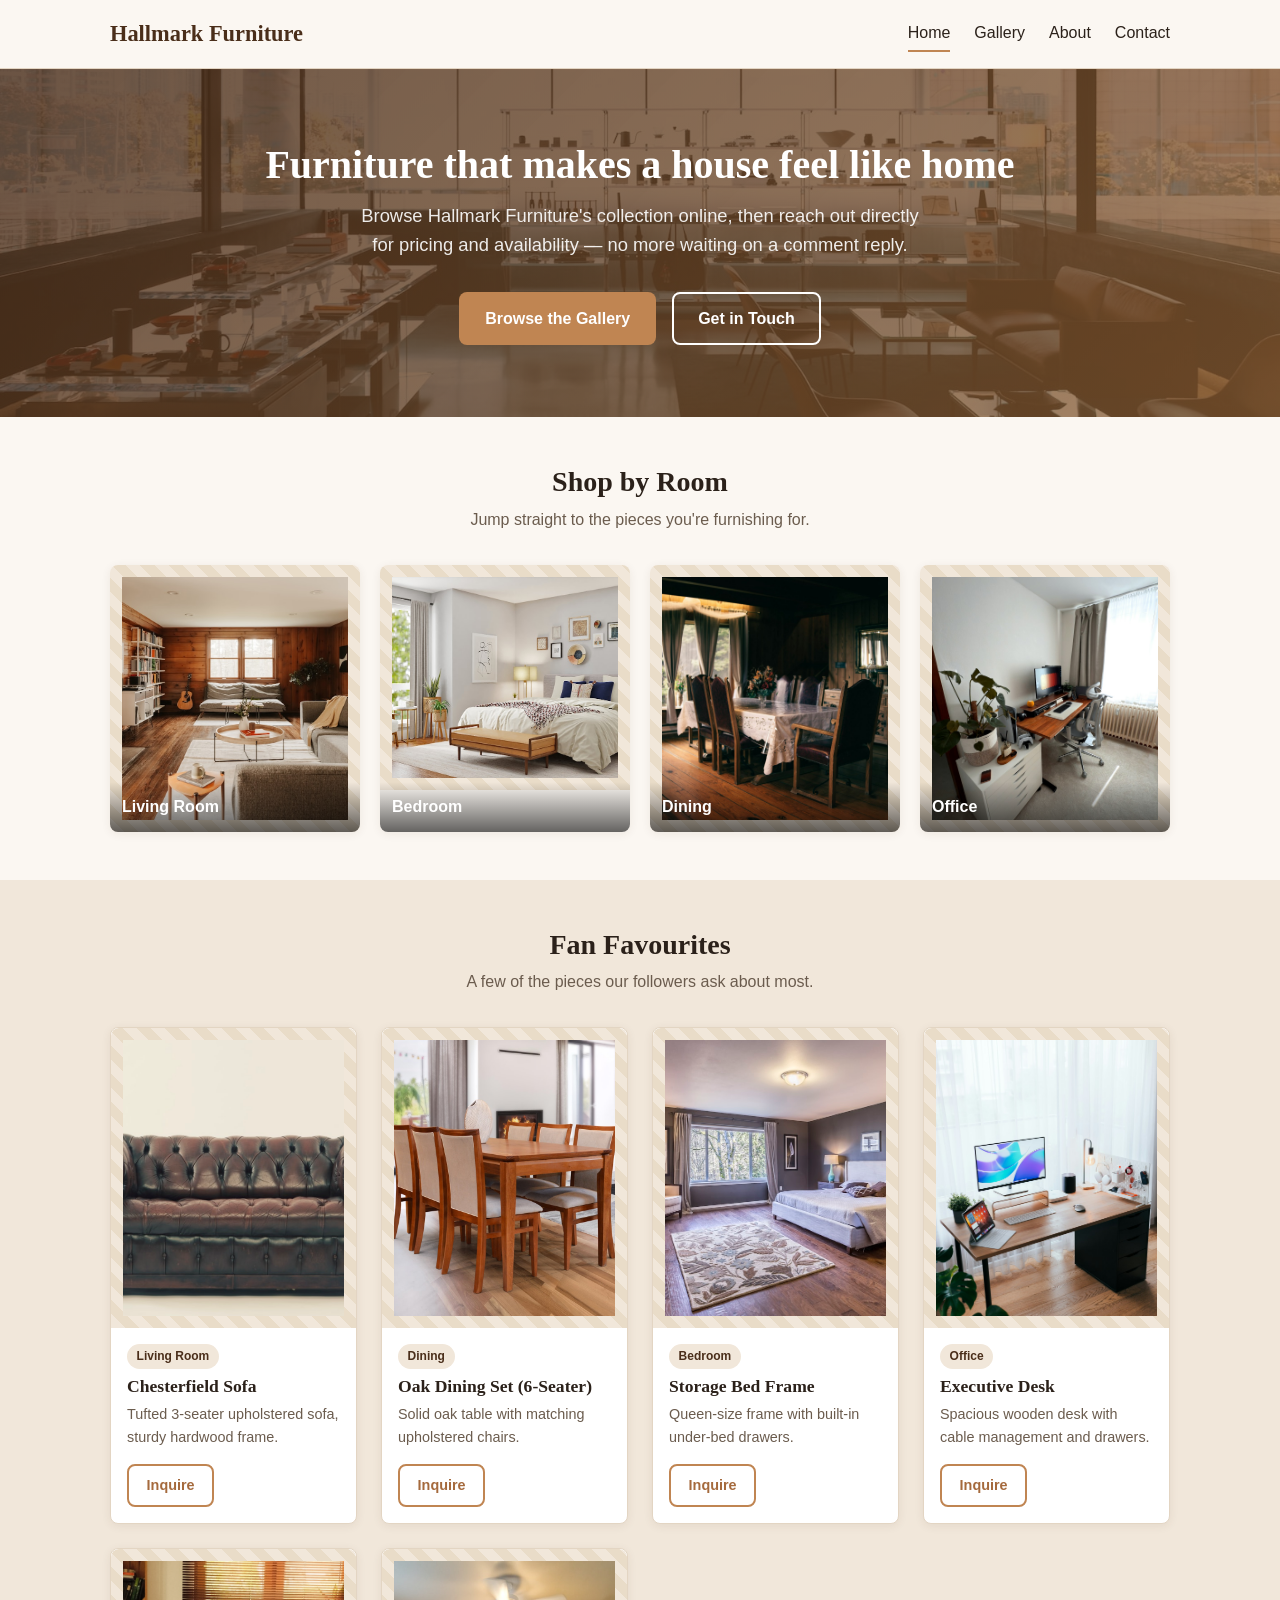
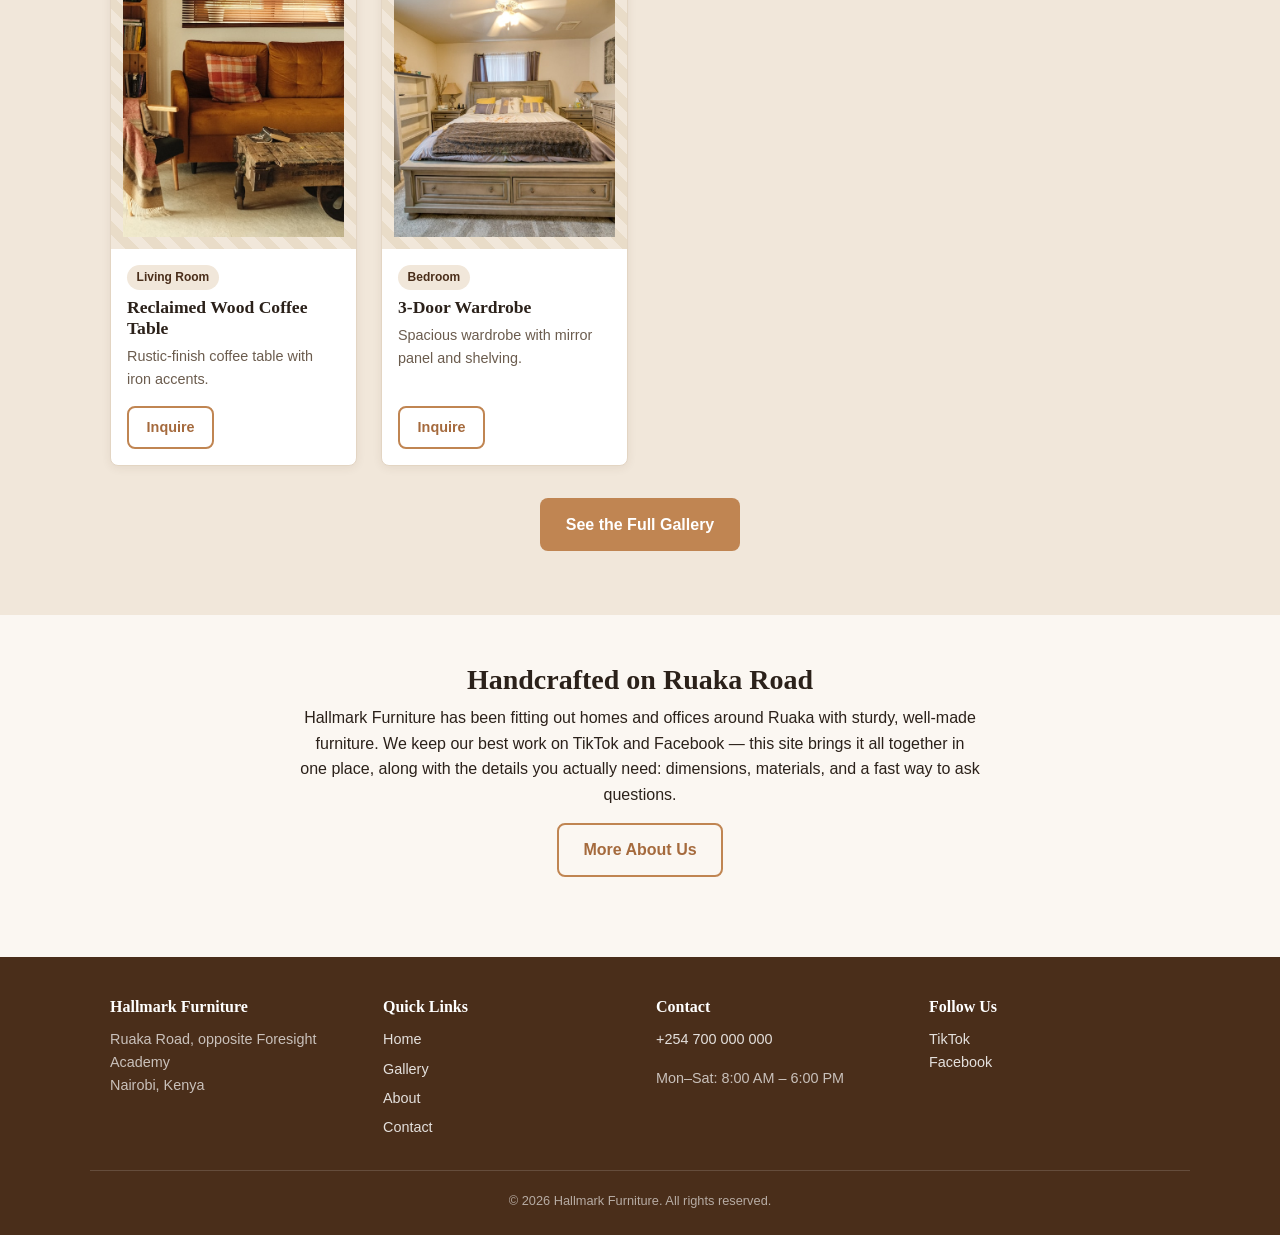
==== index.html @ 6e493afb "update folder structure" ====
<!DOCTYPE html>
<html lang="en">
<head>
  <meta charset="UTF-8" />
  <meta name="viewport" content="width=device-width, initial-scale=1.0" />
  <title>Hallmark Furniture — Quality Furniture on Ruaka Road</title>
  <meta name="description" content="Hallmark Furniture is a Ruaka Road furniture shop showcasing living room, bedroom, dining and office pieces. Browse our gallery and inquire directly." />
  <link rel="stylesheet" href="styles.css" />
</head>
<body>

  <header class="site-header">
    <div class="container nav-wrap">
      <a href="index.html" class="brand">Hallmark Furniture</a>
      <button class="nav-toggle" aria-label="Toggle menu" aria-expanded="false">&#9776;</button>
      <nav class="site-nav">
        <a href="index.html">Home</a>
        <a href="gallery.html">Gallery</a>
        <a href="about.html">About</a>
        <a href="contact.html">Contact</a>
      </nav>
    </div>
  </header>

  <main>

    <section class="hero">
      <div class="container">
        <h1>Furniture that makes a house feel like home</h1>
        <p>Browse Hallmark Furniture's collection online, then reach out directly for pricing and availability — no more waiting on a comment reply.</p>
        <div class="hero-actions">
          <a href="gallery.html" class="btn btn-primary">Browse the Gallery</a>
          <a href="contact.html" class="btn btn-secondary">Get in Touch</a>
        </div>
      </div>
    </section>

    <section class="section">
      <div class="container">
        <div class="section-head">
          <h2>Shop by Room</h2>
          <p>Jump straight to the pieces you're furnishing for.</p>
        </div>
        <div class="category-grid">
          <a class="category-card" href="gallery.html?category=living-room">
            <img class="img-placeholder" src="images/category-living-room.jpg" alt="Living room furniture" loading="lazy" width="400" height="267" />
            <span>Living Room</span>
          </a>
          <a class="category-card" href="gallery.html?category=bedroom">
            <img class="img-placeholder" src="images/category-bedroom.jpg" alt="Bedroom furniture" loading="lazy" width="400" height="225" />
            <span>Bedroom</span>
          </a>
          <a class="category-card" href="gallery.html?category=dining">
            <img class="img-placeholder" src="images/category-dining.jpg" alt="Dining room furniture" loading="lazy" width="400" height="267" />
            <span>Dining</span>
          </a>
          <a class="category-card" href="gallery.html?category=office">
            <img class="img-placeholder" src="images/category-office.jpg" alt="Home office furniture" loading="lazy" width="400" height="267" />
            <span>Office</span>
          </a>
        </div>
      </div>
    </section>

    <section class="section section-alt">
      <div class="container">
        <div class="section-head">
          <h2>Fan Favourites</h2>
          <p>A few of the pieces our followers ask about most.</p>
        </div>
        <div class="grid">

          <article class="card">
            <img class="img-placeholder" src="images/chesterfield-sofa.jpg" alt="Brown leather Chesterfield sofa" loading="lazy" width="400" height="300" />
            <div class="card-body">
              <span class="badge">Living Room</span>
              <h3>Chesterfield Sofa</h3>
              <p>Tufted 3-seater upholstered sofa, sturdy hardwood frame.</p>
              <a href="contact.html?item=Chesterfield%20Sofa" class="btn btn-outline">Inquire</a>
            </div>
          </article>

          <article class="card">
            <img class="img-placeholder" src="images/dining-set.jpg" alt="Wooden dining table with six upholstered chairs" loading="lazy" width="400" height="300" />
            <div class="card-body">
              <span class="badge">Dining</span>
              <h3>Oak Dining Set (6-Seater)</h3>
              <p>Solid oak table with matching upholstered chairs.</p>
              <a href="contact.html?item=Oak%20Dining%20Set" class="btn btn-outline">Inquire</a>
            </div>
          </article>

          <article class="card">
            <img class="img-placeholder" src="images/bed-frame.jpg" alt="Bed frame in a bedroom" loading="lazy" width="400" height="300" />
            <div class="card-body">
              <span class="badge">Bedroom</span>
              <h3>Storage Bed Frame</h3>
              <p>Queen-size frame with built-in under-bed drawers.</p>
              <a href="contact.html?item=Storage%20Bed%20Frame" class="btn btn-outline">Inquire</a>
            </div>
          </article>

          <article class="card">
            <img class="img-placeholder" src="images/executive-desk.jpg" alt="Wooden desk with a computer on top" loading="lazy" width="400" height="300" />
            <div class="card-body">
              <span class="badge">Office</span>
              <h3>Executive Desk</h3>
              <p>Spacious wooden desk with cable management and drawers.</p>
              <a href="contact.html?item=Executive%20Desk" class="btn btn-outline">Inquire</a>
            </div>
          </article>

          <article class="card">
            <img class="img-placeholder" src="images/coffee-table.jpg" alt="Living room with a coffee table and bookshelf" loading="lazy" width="400" height="300" />
            <div class="card-body">
              <span class="badge">Living Room</span>
              <h3>Reclaimed Wood Coffee Table</h3>
              <p>Rustic-finish coffee table with iron accents.</p>
              <a href="contact.html?item=Reclaimed%20Wood%20Coffee%20Table" class="btn btn-outline">Inquire</a>
            </div>
          </article>

          <article class="card">
            <img class="img-placeholder" src="images/wardrobe.jpg" alt="Bedroom with a wardrobe and mirror" loading="lazy" width="400" height="300" />
            <div class="card-body">
              <span class="badge">Bedroom</span>
              <h3>3-Door Wardrobe</h3>
              <p>Spacious wardrobe with mirror panel and shelving.</p>
              <a href="contact.html?item=3-Door%20Wardrobe" class="btn btn-outline">Inquire</a>
            </div>
          </article>

        </div>
        <p style="text-align:center; margin-top:2rem;">
          <a href="gallery.html" class="btn btn-primary">See the Full Gallery</a>
        </p>
      </div>
    </section>

    <section class="section">
      <div class="container" style="max-width:720px; text-align:center;">
        <h2>Handcrafted on Ruaka Road</h2>
        <p>Hallmark Furniture has been fitting out homes and offices around Ruaka with sturdy, well-made furniture. We keep our best work on TikTok and Facebook — this site brings it all together in one place, along with the details you actually need: dimensions, materials, and a fast way to ask questions.</p>
        <a href="about.html" class="btn btn-outline">More About Us</a>
      </div>
    </section>

  </main>

  <footer class="site-footer">
    <div class="container footer-grid">
      <div>
        <h3>Hallmark Furniture</h3>
        <p>Ruaka Road, opposite Foresight Academy<br />Nairobi, Kenya</p>
      </div>
      <div>
        <h3>Quick Links</h3>
        <ul class="footer-nav">
          <li><a href="index.html">Home</a></li>
          <li><a href="gallery.html">Gallery</a></li>
          <li><a href="about.html">About</a></li>
          <li><a href="contact.html">Contact</a></li>
        </ul>
      </div>
      <div>
        <h3>Contact</h3>
        <p><a href="tel:+254700000000">+254 700 000 000</a></p>
        <p>Mon–Sat: 8:00 AM – 6:00 PM</p>
      </div>
      <div>
        <h3>Follow Us</h3>
        <p>
          <a href="https://www.tiktok.com/@hallmarkfurniture" target="_blank" rel="noopener">TikTok</a><br />
          <a href="https://www.facebook.com/hallmarkfurniture" target="_blank" rel="noopener">Facebook</a>
        </p>
      </div>
    </div>
    <div class="container footer-bottom">
      &copy; <span id="year"></span> Hallmark Furniture. All rights reserved.
    </div>
  </footer>

  <script src="script.js"></script>
</body>
</html>
---- styles.css ----
/* Hallmark Furniture — shared styles */

:root {
  --color-bg: #fbf7f2;
  --color-bg-alt: #f1e7da;
  --color-wood-dark: #4a2e1a;
  --color-wood: #8b5e34;
  --color-accent: #c08552;
  --color-accent-dark: #a56a3d;
  --color-text: #2b211a;
  --color-text-muted: #6b5c4e;
  --color-border: #e3d5c3;
  --color-white: #ffffff;
  --font-heading: Georgia, "Times New Roman", serif;
  --font-body: -apple-system, BlinkMacSystemFont, "Segoe UI", Roboto, sans-serif;
  --radius: 8px;
  --shadow: 0 2px 10px rgba(74, 46, 26, 0.08);
}

* {
  box-sizing: border-box;
}

html {
  scroll-behavior: smooth;
}

body {
  margin: 0;
  font-family: var(--font-body);
  color: var(--color-text);
  background: var(--color-bg);
  line-height: 1.6;
}

img {
  max-width: 100%;
  display: block;
}

a {
  color: inherit;
}

.container {
  max-width: 1100px;
  margin: 0 auto;
  padding: 0 1.25rem;
}

h1, h2, h3 {
  font-family: var(--font-heading);
  line-height: 1.2;
  margin: 0 0 0.5rem;
}

h2 {
  font-size: 1.75rem;
}

p {
  margin: 0 0 1rem;
}

.section {
  padding: 3rem 0;
}

.section-alt {
  background: var(--color-bg-alt);
}

.section-head {
  text-align: center;
  max-width: 640px;
  margin: 0 auto 2rem;
}

.section-head p {
  color: var(--color-text-muted);
  margin: 0;
}

/* Buttons */

.btn {
  display: inline-block;
  padding: 0.75rem 1.5rem;
  border-radius: var(--radius);
  text-decoration: none;
  font-weight: 600;
  border: 2px solid transparent;
  cursor: pointer;
  font-size: 1rem;
}

.btn-primary {
  background: var(--color-accent);
  color: var(--color-white);
}

.btn-primary:hover {
  background: var(--color-accent-dark);
}

.btn-secondary {
  background: transparent;
  border-color: var(--color-white);
  color: var(--color-white);
}

.btn-secondary:hover {
  background: rgba(255, 255, 255, 0.15);
}

.btn-outline {
  background: transparent;
  border-color: var(--color-accent);
  color: var(--color-accent-dark);
}

.btn-outline:hover {
  background: var(--color-accent);
  color: var(--color-white);
}

.btn-whatsapp {
  background: #25d366;
  color: var(--color-white);
}

.btn-whatsapp:hover {
  background: #1fb956;
}

.btn-block {
  display: block;
  width: 100%;
  text-align: center;
}

/* Header / nav */

.site-header {
  position: sticky;
  top: 0;
  z-index: 50;
  background: var(--color-bg);
  border-bottom: 1px solid var(--color-border);
}

.nav-wrap {
  display: flex;
  align-items: center;
  justify-content: space-between;
  gap: 1rem;
  padding: 1rem 1.25rem;
}

.brand {
  font-family: var(--font-heading);
  font-size: 1.4rem;
  font-weight: bold;
  text-decoration: none;
  color: var(--color-wood-dark);
}

.nav-toggle {
  display: none;
  background: none;
  border: 1px solid var(--color-border);
  border-radius: var(--radius);
  font-size: 1.25rem;
  padding: 0.35rem 0.6rem;
  cursor: pointer;
}

.site-nav {
  display: flex;
  gap: 1.5rem;
  margin-left: auto;
}

.site-nav a {
  text-decoration: none;
  color: var(--color-text);
  font-weight: 500;
  padding: 0.25rem 0;
  border-bottom: 2px solid transparent;
}

.site-nav a:hover,
.site-nav a.active {
  border-bottom-color: var(--color-accent);
}

.social-links {
  display: flex;
  gap: 0.75rem;
}

.social-links a {
  display: flex;
  align-items: center;
  justify-content: center;
  width: 34px;
  height: 34px;
  border-radius: 50%;
  background: var(--color-bg-alt);
  color: var(--color-wood-dark);
}

.social-links a:hover {
  background: var(--color-accent);
  color: var(--color-white);
}

.social-links svg {
  width: 16px;
  height: 16px;
  fill: currentColor;
}

/* Hero */

.hero {
  background:
    linear-gradient(135deg, rgba(74, 46, 26, 0.82), rgba(139, 94, 52, 0.75)),
    url("images/hero-home.jpg");
  background-size: cover;
  background-position: center;
  color: var(--color-white);
  padding: 4.5rem 0;
  text-align: center;
}

.hero h1 {
  font-size: 2.5rem;
  margin-bottom: 0.75rem;
}

.hero p {
  font-size: 1.15rem;
  max-width: 560px;
  margin: 0 auto 2rem;
  color: rgba(255, 255, 255, 0.9);
}

.hero-actions {
  display: flex;
  gap: 1rem;
  justify-content: center;
  flex-wrap: wrap;
}

.page-hero {
  background-size: cover;
  background-position: center;
  padding: 3.5rem 0;
  text-align: center;
  color: var(--color-white);
}

.page-hero h1 {
  color: var(--color-white);
}

.page-hero p {
  color: rgba(255, 255, 255, 0.9);
  max-width: 560px;
  margin: 0 auto;
}

.page-hero-gallery {
  background-image:
    linear-gradient(135deg, rgba(74, 46, 26, 0.82), rgba(139, 94, 52, 0.75)),
    url("images/hero-gallery.jpg");
}

.page-hero-about {
  background-image:
    linear-gradient(135deg, rgba(74, 46, 26, 0.82), rgba(139, 94, 52, 0.75)),
    url("images/hero-about.jpg");
}

.page-hero-contact {
  background-image:
    linear-gradient(135deg, rgba(74, 46, 26, 0.82), rgba(139, 94, 52, 0.75)),
    url("images/hero-contact.jpg");
}

/* Placeholder images */

.img-placeholder {
  display: flex;
  align-items: center;
  justify-content: center;
  text-align: center;
  aspect-ratio: 4 / 3;
  width: 100%;
  object-fit: cover;
  background: repeating-linear-gradient(
    45deg,
    var(--color-bg-alt),
    var(--color-bg-alt) 10px,
    #e9dcc8 10px,
    #e9dcc8 20px
  );
  color: var(--color-text-muted);
  font-size: 0.8rem;
  padding: 0.75rem;
  border-radius: var(--radius) var(--radius) 0 0;
}

/* Grids */

.grid {
  display: grid;
  grid-template-columns: repeat(auto-fit, minmax(220px, 1fr));
  gap: 1.5rem;
}

.category-grid {
  display: grid;
  grid-template-columns: repeat(auto-fit, minmax(200px, 1fr));
  gap: 1.25rem;
}

.category-card {
  position: relative;
  border-radius: var(--radius);
  overflow: hidden;
  text-decoration: none;
  color: var(--color-white);
  box-shadow: var(--shadow);
}

.category-card .img-placeholder {
  border-radius: 0;
  aspect-ratio: 3 / 2;
}

.category-card span {
  position: absolute;
  bottom: 0;
  left: 0;
  right: 0;
  padding: 0.75rem;
  background: linear-gradient(transparent, rgba(0, 0, 0, 0.6));
  color: var(--color-white);
  font-weight: 600;
}

/* Product cards */

.card {
  background: var(--color-white);
  border: 1px solid var(--color-border);
  border-radius: var(--radius);
  overflow: hidden;
  box-shadow: var(--shadow);
  display: flex;
  flex-direction: column;
}

.card-body {
  padding: 1rem;
  display: flex;
  flex-direction: column;
  gap: 0.4rem;
  flex: 1;
}

.badge {
  align-self: flex-start;
  background: var(--color-bg-alt);
  color: var(--color-wood-dark);
  font-size: 0.75rem;
  font-weight: 600;
  padding: 0.2rem 0.6rem;
  border-radius: 999px;
}

.card h3 {
  font-size: 1.1rem;
  margin: 0;
}

.card p {
  color: var(--color-text-muted);
  font-size: 0.9rem;
  margin: 0;
  flex: 1;
}

.card .btn {
  margin-top: 0.5rem;
  align-self: flex-start;
  padding: 0.5rem 1.1rem;
  font-size: 0.9rem;
}

/* Gallery filters */

.filter-bar {
  display: flex;
  flex-wrap: wrap;
  gap: 0.6rem;
  justify-content: center;
  margin-bottom: 2rem;
}

.filter-btn {
  background: var(--color-white);
  border: 1px solid var(--color-border);
  border-radius: 999px;
  padding: 0.45rem 1.1rem;
  font-size: 0.9rem;
  cursor: pointer;
}

.filter-btn:hover {
  border-color: var(--color-accent);
}

.filter-btn.active {
  background: var(--color-accent);
  border-color: var(--color-accent);
  color: var(--color-white);
}

.card.is-hidden {
  display: none;
}

/* About page */

.value-list {
  list-style: none;
  margin: 0;
  padding: 0;
  display: grid;
  grid-template-columns: repeat(auto-fit, minmax(180px, 1fr));
  gap: 1.25rem;
}

.value-list li {
  background: var(--color-white);
  border: 1px solid var(--color-border);
  border-radius: var(--radius);
  padding: 1.25rem;
}

.value-list h3 {
  font-size: 1rem;
  color: var(--color-wood-dark);
}

.value-list p {
  font-size: 0.9rem;
  color: var(--color-text-muted);
  margin: 0;
}

/* Contact page */

.contact-grid {
  display: grid;
  grid-template-columns: 1fr 1fr;
  gap: 2.5rem;
  align-items: start;
}

.info-list {
  list-style: none;
  margin: 0 0 1.5rem;
  padding: 0;
}

.info-list li {
  display: flex;
  gap: 0.6rem;
  margin-bottom: 0.75rem;
  color: var(--color-text-muted);
}

.info-list strong {
  color: var(--color-text);
  min-width: 90px;
  display: inline-block;
}

.map-frame {
  width: 100%;
  height: 260px;
  border: 0;
  border-radius: var(--radius);
}

.form-group {
  margin-bottom: 1.1rem;
}

.form-group label {
  display: block;
  font-weight: 600;
  margin-bottom: 0.35rem;
  font-size: 0.9rem;
}

.form-group input,
.form-group textarea {
  width: 100%;
  padding: 0.65rem 0.75rem;
  border: 1px solid var(--color-border);
  border-radius: var(--radius);
  font-family: inherit;
  font-size: 1rem;
  background: var(--color-white);
}

.form-group input:focus,
.form-group textarea:focus {
  outline: 2px solid var(--color-accent);
  outline-offset: 1px;
}

.form-note {
  font-size: 0.8rem;
  color: var(--color-text-muted);
  margin-top: 0.5rem;
}

/* Footer */

.site-footer {
  background: var(--color-wood-dark);
  color: rgba(255, 255, 255, 0.85);
  padding: 2.5rem 0 1.5rem;
  margin-top: 2rem;
}

.footer-grid {
  display: grid;
  grid-template-columns: repeat(auto-fit, minmax(200px, 1fr));
  gap: 2rem;
  margin-bottom: 1.5rem;
}

.footer-grid h3 {
  color: var(--color-white);
  font-size: 1rem;
  margin-bottom: 0.75rem;
}

.footer-grid a {
  color: rgba(255, 255, 255, 0.85);
  text-decoration: none;
}

.footer-grid a:hover {
  color: var(--color-white);
}

.footer-grid p,
.footer-grid li {
  color: rgba(255, 255, 255, 0.7);
  font-size: 0.9rem;
}

.footer-nav {
  list-style: none;
  margin: 0;
  padding: 0;
}

.footer-nav li {
  margin-bottom: 0.4rem;
}

.footer-bottom {
  border-top: 1px solid rgba(255, 255, 255, 0.15);
  padding-top: 1.25rem;
  text-align: center;
  font-size: 0.8rem;
  color: rgba(255, 255, 255, 0.6);
}

/* Responsive */

@media (max-width: 700px) {
  .nav-toggle {
    display: block;
  }

  .site-nav {
    display: none;
    flex-direction: column;
    width: 100%;
    order: 3;
    margin: 1rem 0 0;
    gap: 0.75rem;
  }

  .site-nav.open {
    display: flex;
  }

  .nav-wrap {
    flex-wrap: wrap;
  }

  .hero h1 {
    font-size: 2rem;
  }

  .contact-grid {
    grid-template-columns: 1fr;
  }
}
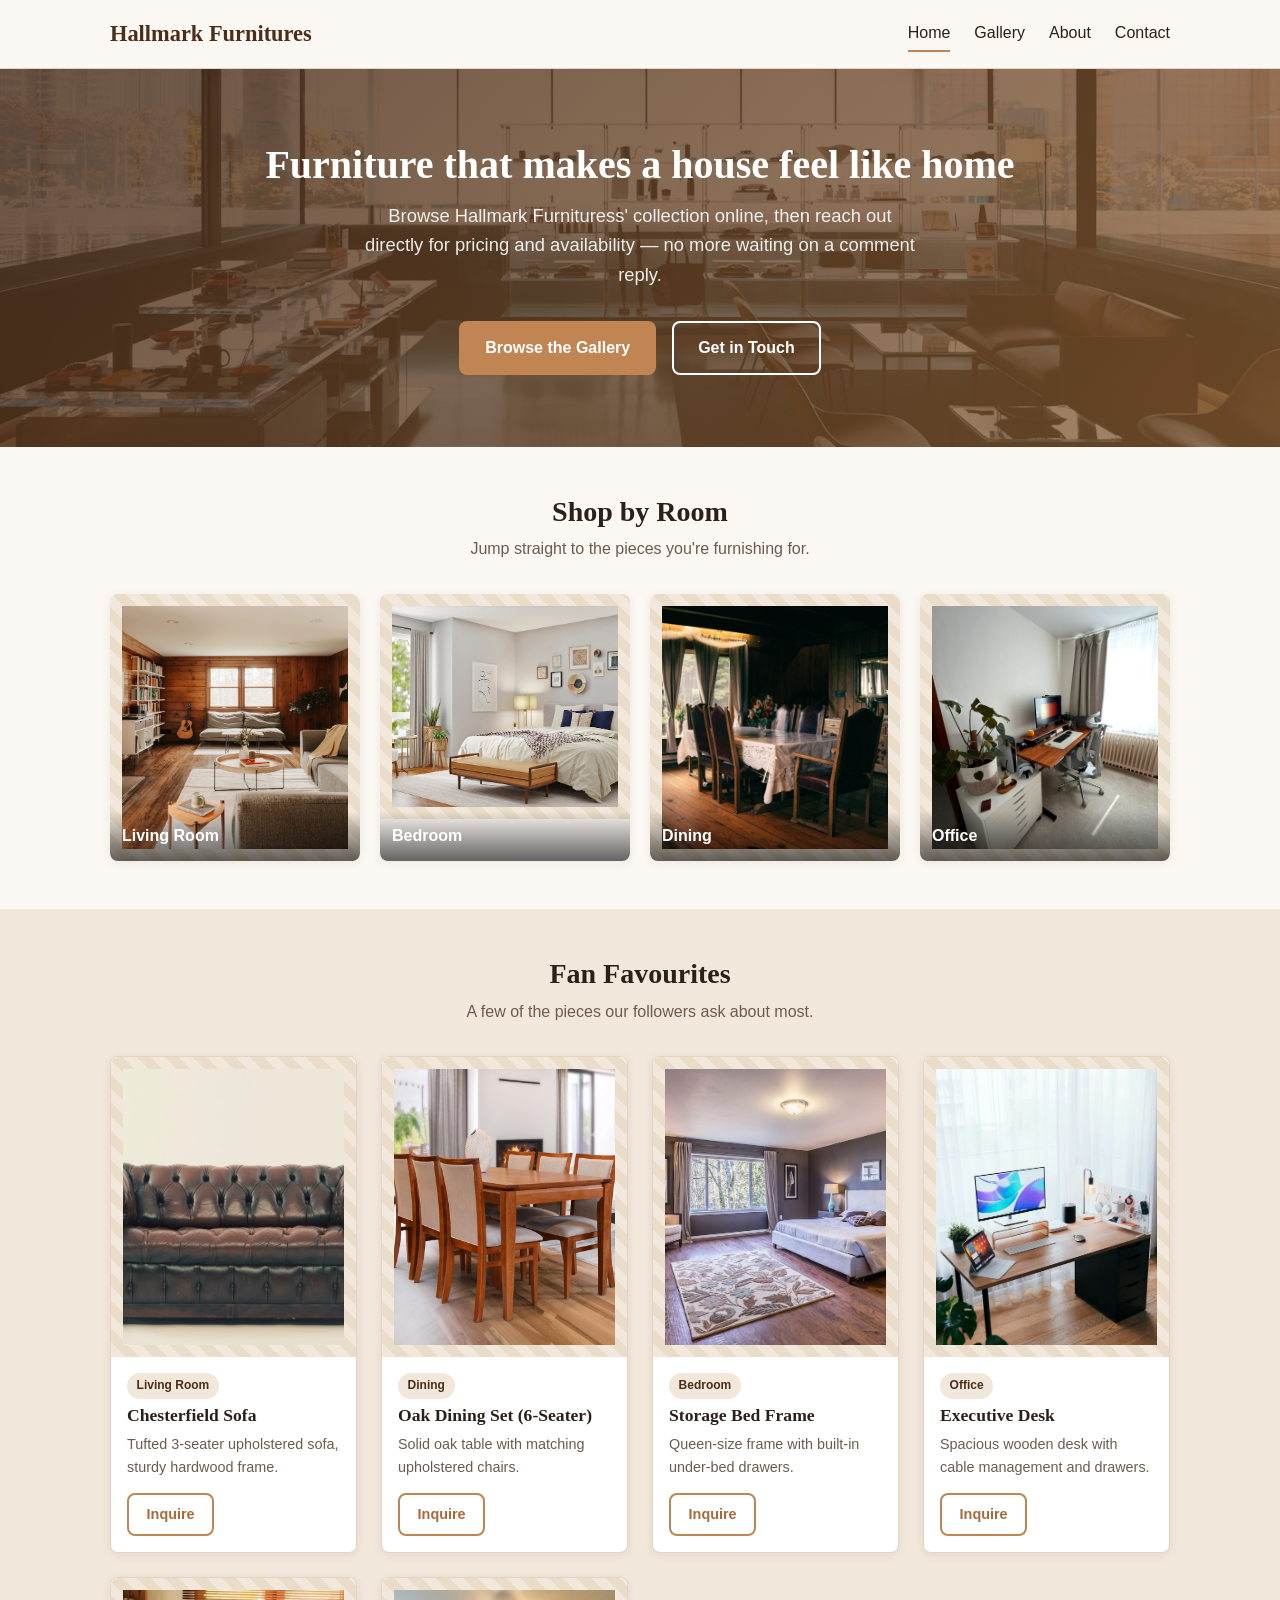
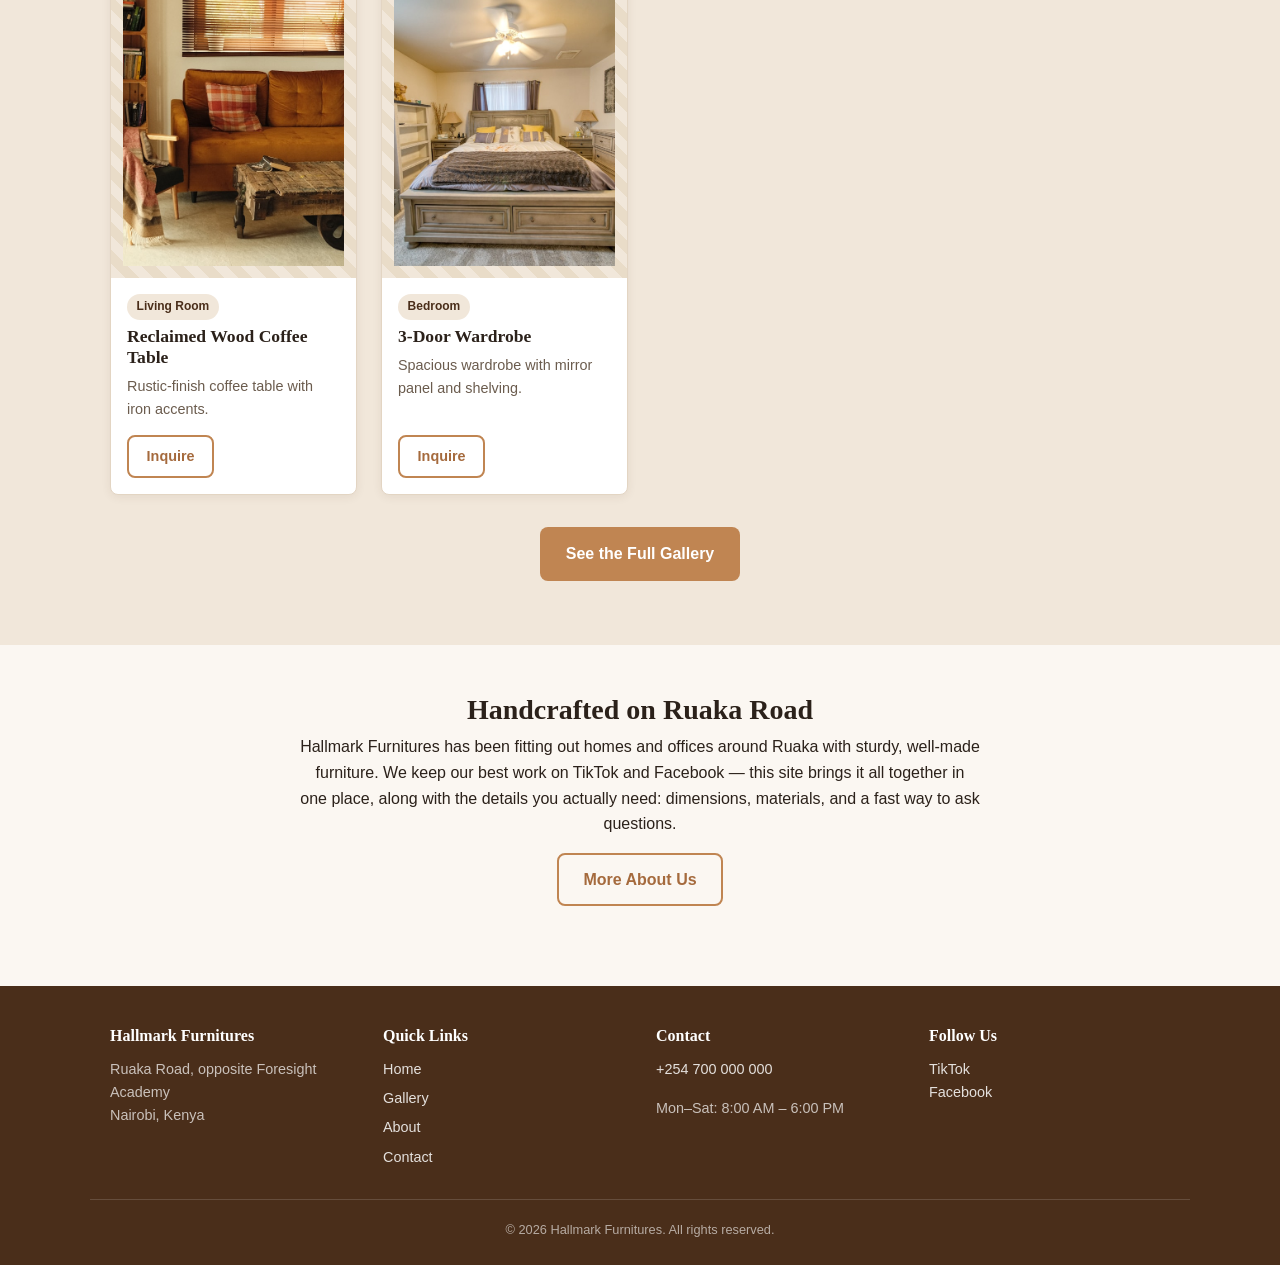
==== commit c24b0e72: "fix websites name typo" ====
--- a/index.html
+++ b/index.html
@@ -3,15 +3,15 @@
 <head>
   <meta charset="UTF-8" />
   <meta name="viewport" content="width=device-width, initial-scale=1.0" />
-  <title>Hallmark Furniture — Quality Furniture on Ruaka Road</title>
-  <meta name="description" content="Hallmark Furniture is a Ruaka Road furniture shop showcasing living room, bedroom, dining and office pieces. Browse our gallery and inquire directly." />
+  <title>Hallmark Furnitures — Quality Furniture on Ruaka Road</title>
+  <meta name="description" content="Hallmark Furnitures is a Ruaka Road furniture shop showcasing living room, bedroom, dining and office pieces. Browse our gallery and inquire directly." />
   <link rel="stylesheet" href="styles.css" />
 </head>
 <body>
 
   <header class="site-header">
     <div class="container nav-wrap">
-      <a href="index.html" class="brand">Hallmark Furniture</a>
+      <a href="index.html" class="brand">Hallmark Furnitures</a>
       <button class="nav-toggle" aria-label="Toggle menu" aria-expanded="false">&#9776;</button>
       <nav class="site-nav">
         <a href="index.html">Home</a>
@@ -27,7 +27,7 @@
     <section class="hero">
       <div class="container">
         <h1>Furniture that makes a house feel like home</h1>
-        <p>Browse Hallmark Furniture's collection online, then reach out directly for pricing and availability — no more waiting on a comment reply.</p>
+        <p>Browse Hallmark Furnituress' collection online, then reach out directly for pricing and availability — no more waiting on a comment reply.</p>
         <div class="hero-actions">
           <a href="gallery.html" class="btn btn-primary">Browse the Gallery</a>
           <a href="contact.html" class="btn btn-secondary">Get in Touch</a>
@@ -140,7 +140,7 @@
     <section class="section">
       <div class="container" style="max-width:720px; text-align:center;">
         <h2>Handcrafted on Ruaka Road</h2>
-        <p>Hallmark Furniture has been fitting out homes and offices around Ruaka with sturdy, well-made furniture. We keep our best work on TikTok and Facebook — this site brings it all together in one place, along with the details you actually need: dimensions, materials, and a fast way to ask questions.</p>
+        <p>Hallmark Furnitures has been fitting out homes and offices around Ruaka with sturdy, well-made furniture. We keep our best work on TikTok and Facebook — this site brings it all together in one place, along with the details you actually need: dimensions, materials, and a fast way to ask questions.</p>
         <a href="about.html" class="btn btn-outline">More About Us</a>
       </div>
     </section>
@@ -150,7 +150,7 @@
   <footer class="site-footer">
     <div class="container footer-grid">
       <div>
-        <h3>Hallmark Furniture</h3>
+        <h3>Hallmark Furnitures</h3>
         <p>Ruaka Road, opposite Foresight Academy<br />Nairobi, Kenya</p>
       </div>
       <div>
@@ -176,7 +176,7 @@
       </div>
     </div>
     <div class="container footer-bottom">
-      &copy; <span id="year"></span> Hallmark Furniture. All rights reserved.
+      &copy; <span id="year"></span> Hallmark Furnitures. All rights reserved.
     </div>
   </footer>
 
--- a/styles.css
+++ b/styles.css
@@ -1,4 +1,4 @@
-/* Hallmark Furniture — shared styles */
+/* Hallmark Furnitures — shared styles */
 
 :root {
   --color-bg: #fbf7f2;
@@ -167,10 +167,15 @@
 
 .nav-toggle {
   display: none;
+  align-items: center;
+  justify-content: center;
   background: none;
   border: 1px solid var(--color-border);
   border-radius: var(--radius);
   font-size: 1.25rem;
+  line-height: 1;
+  min-width: 2.25rem;
+  min-height: 2.25rem;
   padding: 0.35rem 0.6rem;
   cursor: pointer;
 }
@@ -590,7 +595,7 @@
 
 @media (max-width: 700px) {
   .nav-toggle {
-    display: block;
+    display: flex;
   }
 
   .site-nav {
